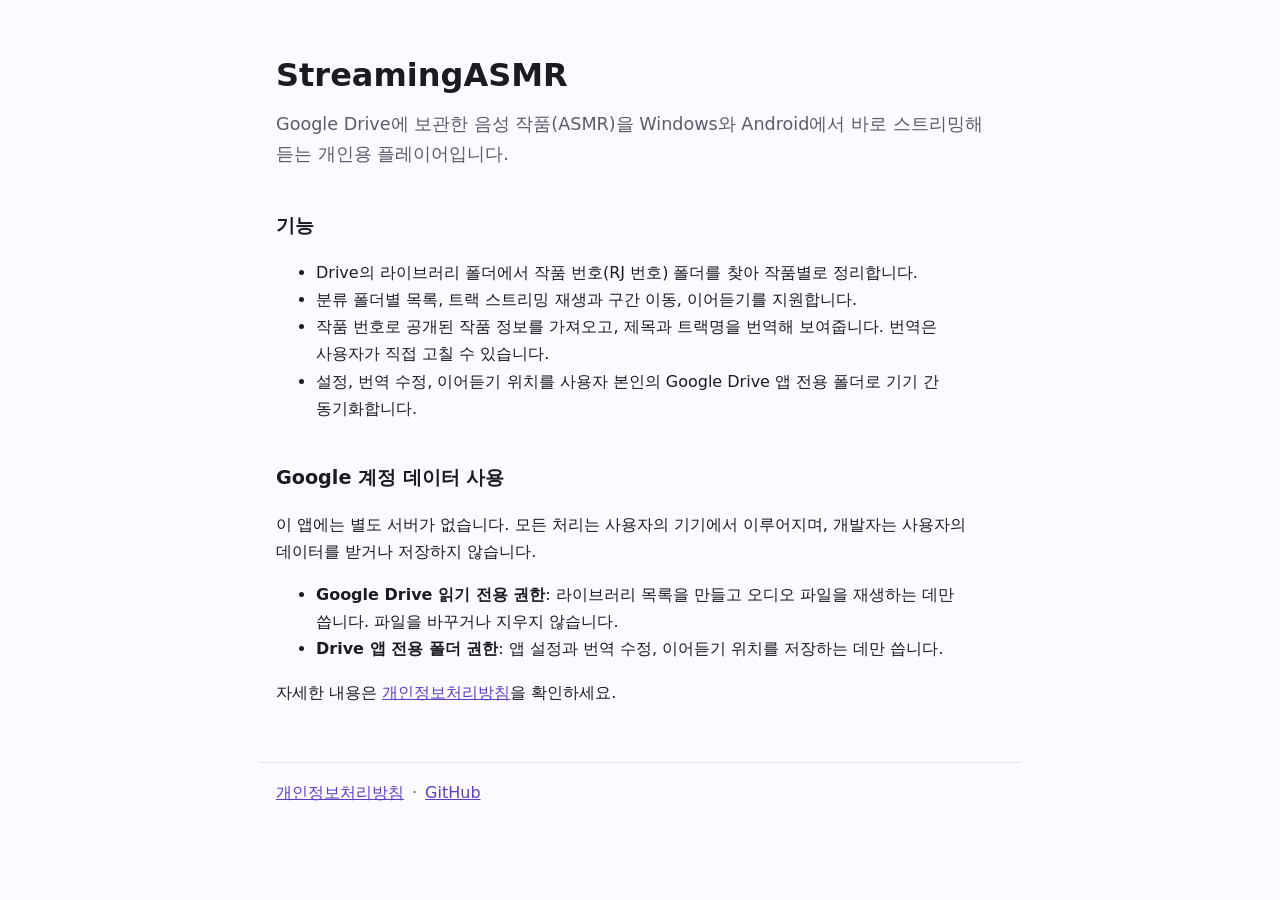
==== index.html @ 77a17f1b "StreamingASMR 홈페이지와 개인정보처리방침 Co-Authored-By: Claude Opus 5.5 <noreply@anthropic.com>" ====
<!doctype html>
<html lang="ko">
<head>
  <meta charset="utf-8">
  <meta name="viewport" content="width=device-width, initial-scale=1">
  <title>StreamingASMR</title>
  <meta name="description" content="Google Drive에 보관한 음성 작품을 Windows·Android에서 바로 스트리밍해 듣는 개인용 플레이어">
  <link rel="stylesheet" href="style.css">
</head>
<body>
  <main>
    <header>
      <h1>StreamingASMR</h1>
      <p class="lead">Google Drive에 보관한 음성 작품(ASMR)을 Windows와 Android에서 바로 스트리밍해 듣는 개인용 플레이어입니다.</p>
    </header>

    <section>
      <h2>기능</h2>
      <ul>
        <li>Drive의 라이브러리 폴더에서 작품 번호(RJ 번호) 폴더를 찾아 작품별로 정리합니다.</li>
        <li>분류 폴더별 목록, 트랙 스트리밍 재생과 구간 이동, 이어듣기를 지원합니다.</li>
        <li>작품 번호로 공개된 작품 정보를 가져오고, 제목과 트랙명을 번역해 보여줍니다. 번역은 사용자가 직접 고칠 수 있습니다.</li>
        <li>설정, 번역 수정, 이어듣기 위치를 사용자 본인의 Google Drive 앱 전용 폴더로 기기 간 동기화합니다.</li>
      </ul>
    </section>

    <section>
      <h2>Google 계정 데이터 사용</h2>
      <p>이 앱에는 별도 서버가 없습니다. 모든 처리는 사용자의 기기에서 이루어지며, 개발자는 사용자의 데이터를 받거나 저장하지 않습니다.</p>
      <ul>
        <li><strong>Google Drive 읽기 전용 권한</strong>: 라이브러리 목록을 만들고 오디오 파일을 재생하는 데만 씁니다. 파일을 바꾸거나 지우지 않습니다.</li>
        <li><strong>Drive 앱 전용 폴더 권한</strong>: 앱 설정과 번역 수정, 이어듣기 위치를 저장하는 데만 씁니다.</li>
      </ul>
      <p>자세한 내용은 <a href="privacy.html">개인정보처리방침</a>을 확인하세요.</p>
    </section>
  </main>

  <footer>
    <a href="privacy.html">개인정보처리방침</a>
    <span aria-hidden="true">·</span>
    <a href="https://github.com/NXYUI">GitHub</a>
  </footer>
</body>
</html>
---- style.css ----
:root {
  --bg: #fbfaff;
  --text: #1d1b22;
  --muted: #5f5a6b;
  --accent: #5b3fbf;
  --border: #e3dff0;
  --code-bg: #f0edf8;
}

@media (prefers-color-scheme: dark) {
  :root {
    --bg: #15131a;
    --text: #ece9f3;
    --muted: #a7a1b5;
    --accent: #b9a6ff;
    --border: #2e2a38;
    --code-bg: #24202d;
  }
}

* { box-sizing: border-box; }

body {
  margin: 0;
  background: var(--bg);
  color: var(--text);
  font-family: system-ui, -apple-system, "Segoe UI", "Malgun Gothic", "Apple SD Gothic Neo", sans-serif;
  line-height: 1.7;
  word-break: keep-all;
  overflow-wrap: anywhere;
}

main, footer {
  max-width: 760px;
  margin: 0 auto;
  padding: 0 16px;
}

main { padding-top: 48px; }

h1 { font-size: 2rem; margin: 0 0 8px; }
h2 { font-size: 1.2rem; margin: 40px 0 8px; }
.lead { font-size: 1.1rem; color: var(--muted); margin: 0; }
.meta, .crumb { color: var(--muted); margin: 0; }
.crumb { margin-bottom: 8px; }
.en { color: var(--muted); }

a { color: var(--accent); }

code {
  background: var(--code-bg);
  padding: 1px 6px;
  border-radius: 4px;
  font-size: 0.9em;
}

table {
  width: 100%;
  border-collapse: collapse;
  font-size: 0.95rem;
  display: block;
  overflow-x: auto;
}

th, td {
  text-align: left;
  vertical-align: top;
  padding: 10px 12px;
  border-bottom: 1px solid var(--border);
}

th { white-space: nowrap; }

footer {
  margin-top: 56px;
  padding-top: 16px;
  padding-bottom: 48px;
  border-top: 1px solid var(--border);
  color: var(--muted);
  display: flex;
  gap: 8px;
}
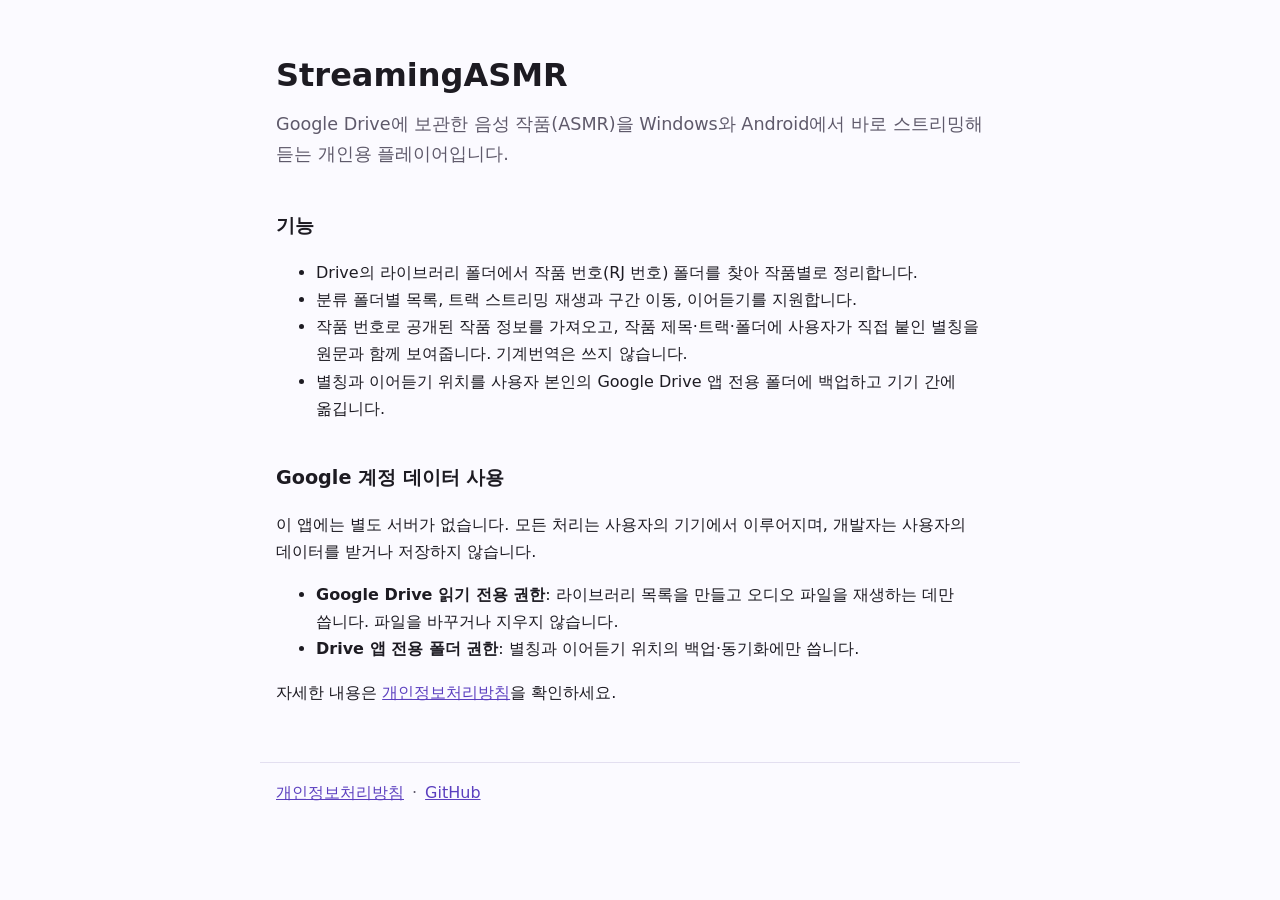
==== commit 2c707b3e: "기계번역 제거 반영: 별칭·동기화로 설명 수정, 번역 서비스 전송 항목 삭제" ====
--- a/index.html
+++ b/index.html
@@ -19,8 +19,8 @@
       <ul>
         <li>Drive의 라이브러리 폴더에서 작품 번호(RJ 번호) 폴더를 찾아 작품별로 정리합니다.</li>
         <li>분류 폴더별 목록, 트랙 스트리밍 재생과 구간 이동, 이어듣기를 지원합니다.</li>
-        <li>작품 번호로 공개된 작품 정보를 가져오고, 제목과 트랙명을 번역해 보여줍니다. 번역은 사용자가 직접 고칠 수 있습니다.</li>
-        <li>설정, 번역 수정, 이어듣기 위치를 사용자 본인의 Google Drive 앱 전용 폴더로 기기 간 동기화합니다.</li>
+        <li>작품 번호로 공개된 작품 정보를 가져오고, 작품 제목·트랙·폴더에 사용자가 직접 붙인 별칭을 원문과 함께 보여줍니다. 기계번역은 쓰지 않습니다.</li>
+        <li>별칭과 이어듣기 위치를 사용자 본인의 Google Drive 앱 전용 폴더에 백업하고 기기 간에 옮깁니다.</li>
       </ul>
     </section>
 
@@ -29,7 +29,7 @@
       <p>이 앱에는 별도 서버가 없습니다. 모든 처리는 사용자의 기기에서 이루어지며, 개발자는 사용자의 데이터를 받거나 저장하지 않습니다.</p>
       <ul>
         <li><strong>Google Drive 읽기 전용 권한</strong>: 라이브러리 목록을 만들고 오디오 파일을 재생하는 데만 씁니다. 파일을 바꾸거나 지우지 않습니다.</li>
-        <li><strong>Drive 앱 전용 폴더 권한</strong>: 앱 설정과 번역 수정, 이어듣기 위치를 저장하는 데만 씁니다.</li>
+        <li><strong>Drive 앱 전용 폴더 권한</strong>: 별칭과 이어듣기 위치의 백업·동기화에만 씁니다.</li>
       </ul>
       <p>자세한 내용은 <a href="privacy.html">개인정보처리방침</a>을 확인하세요.</p>
     </section>
